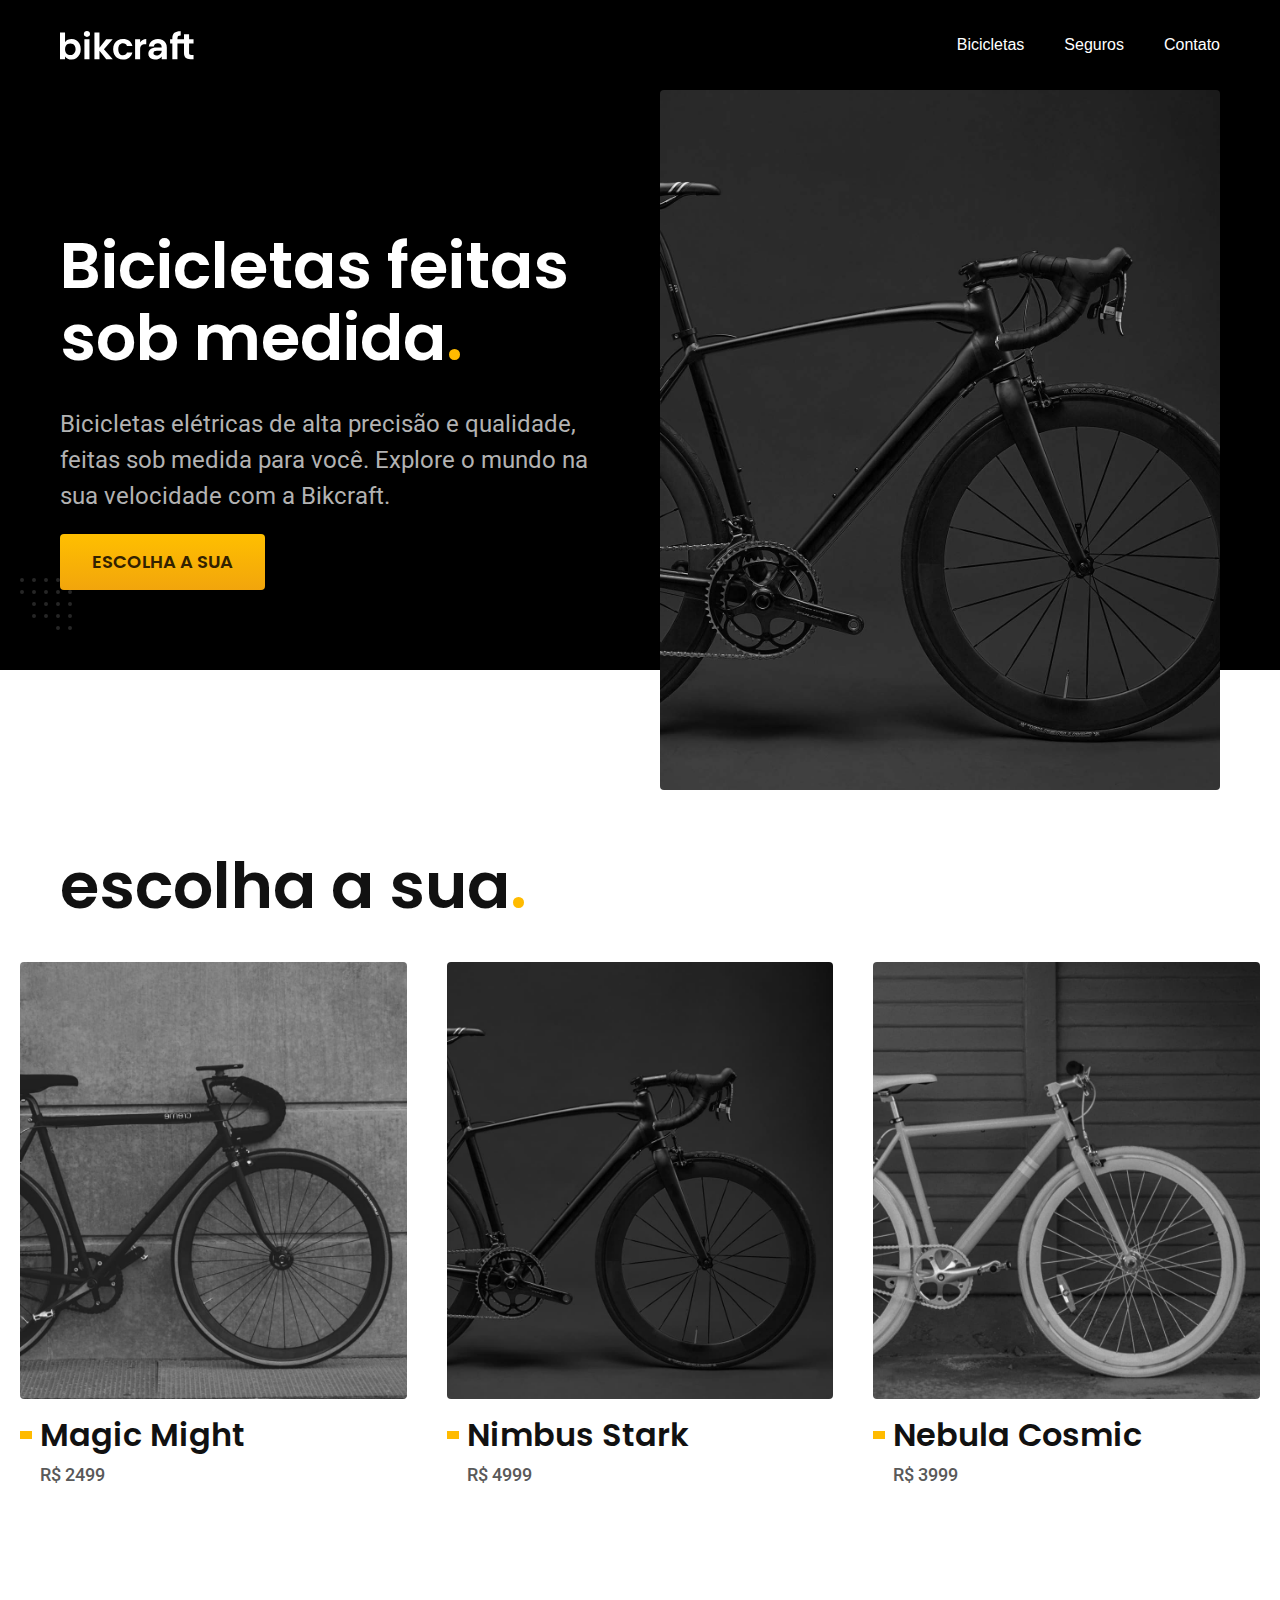
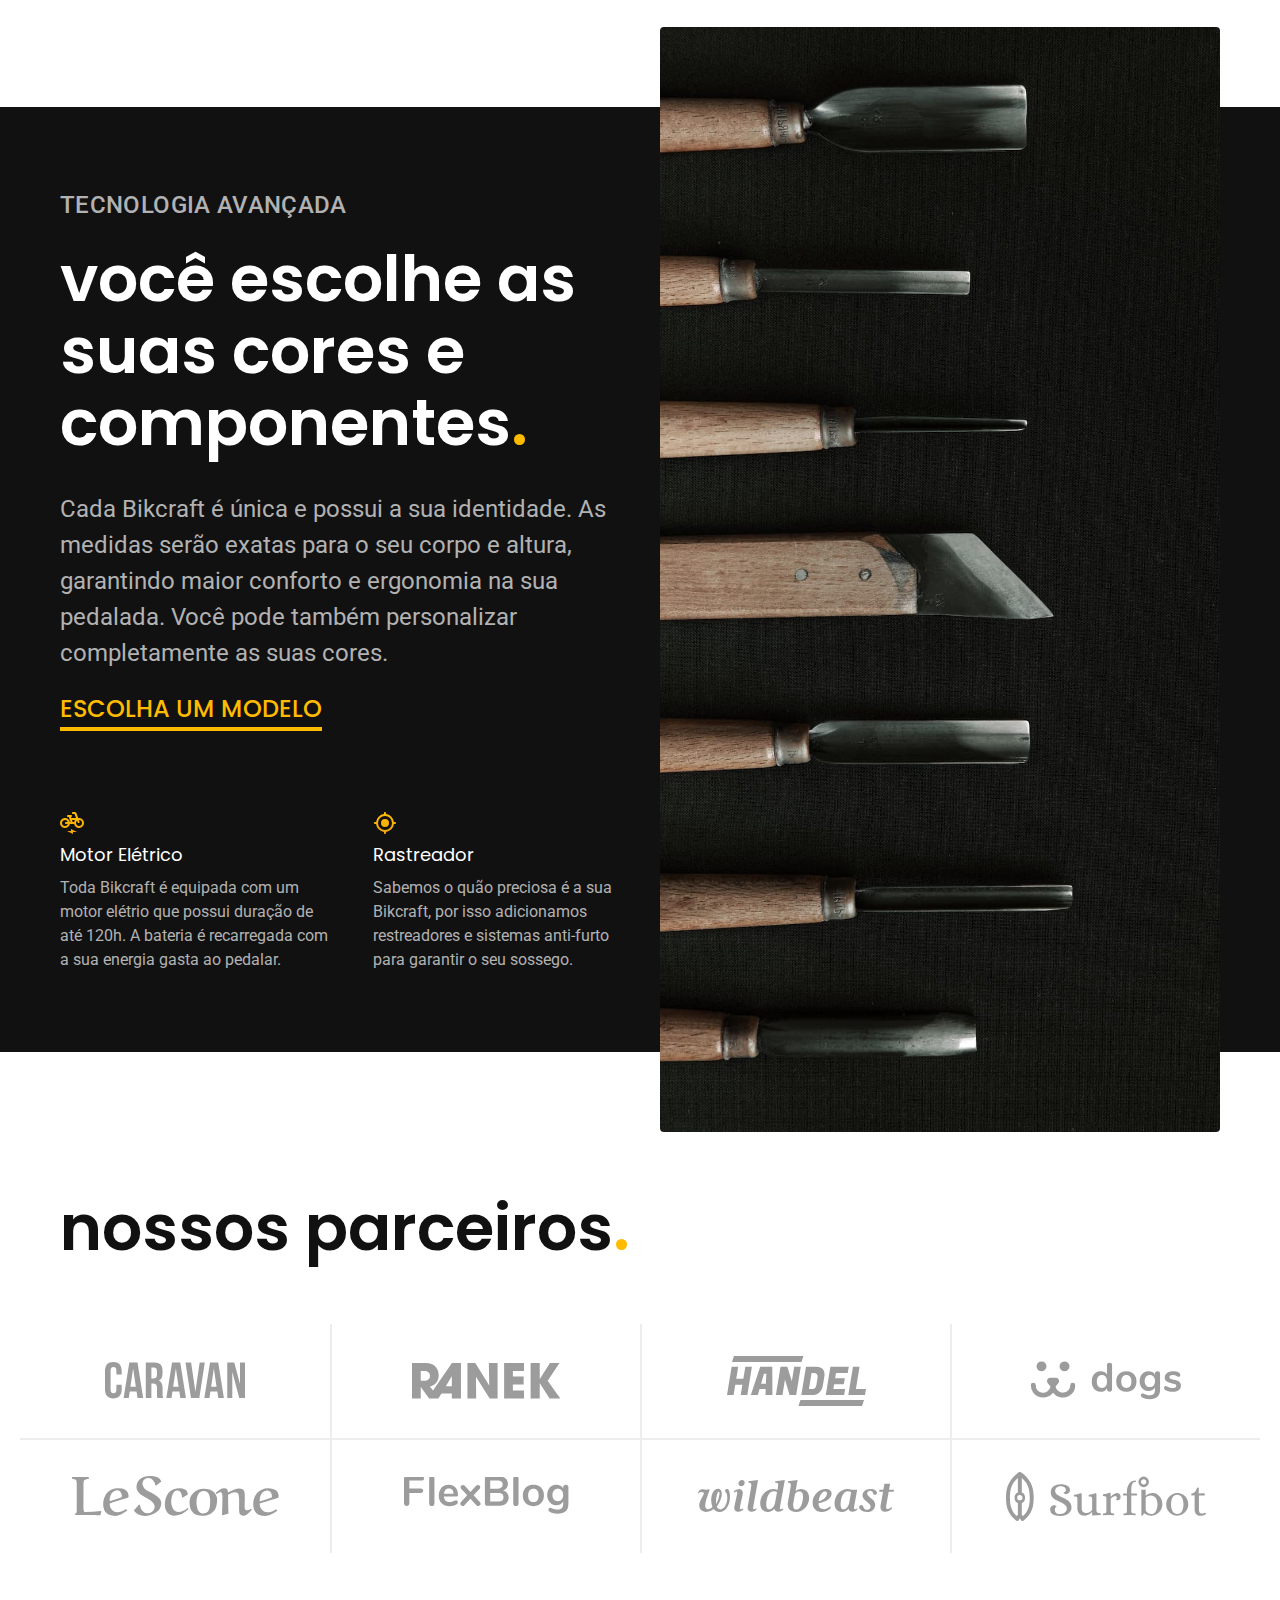
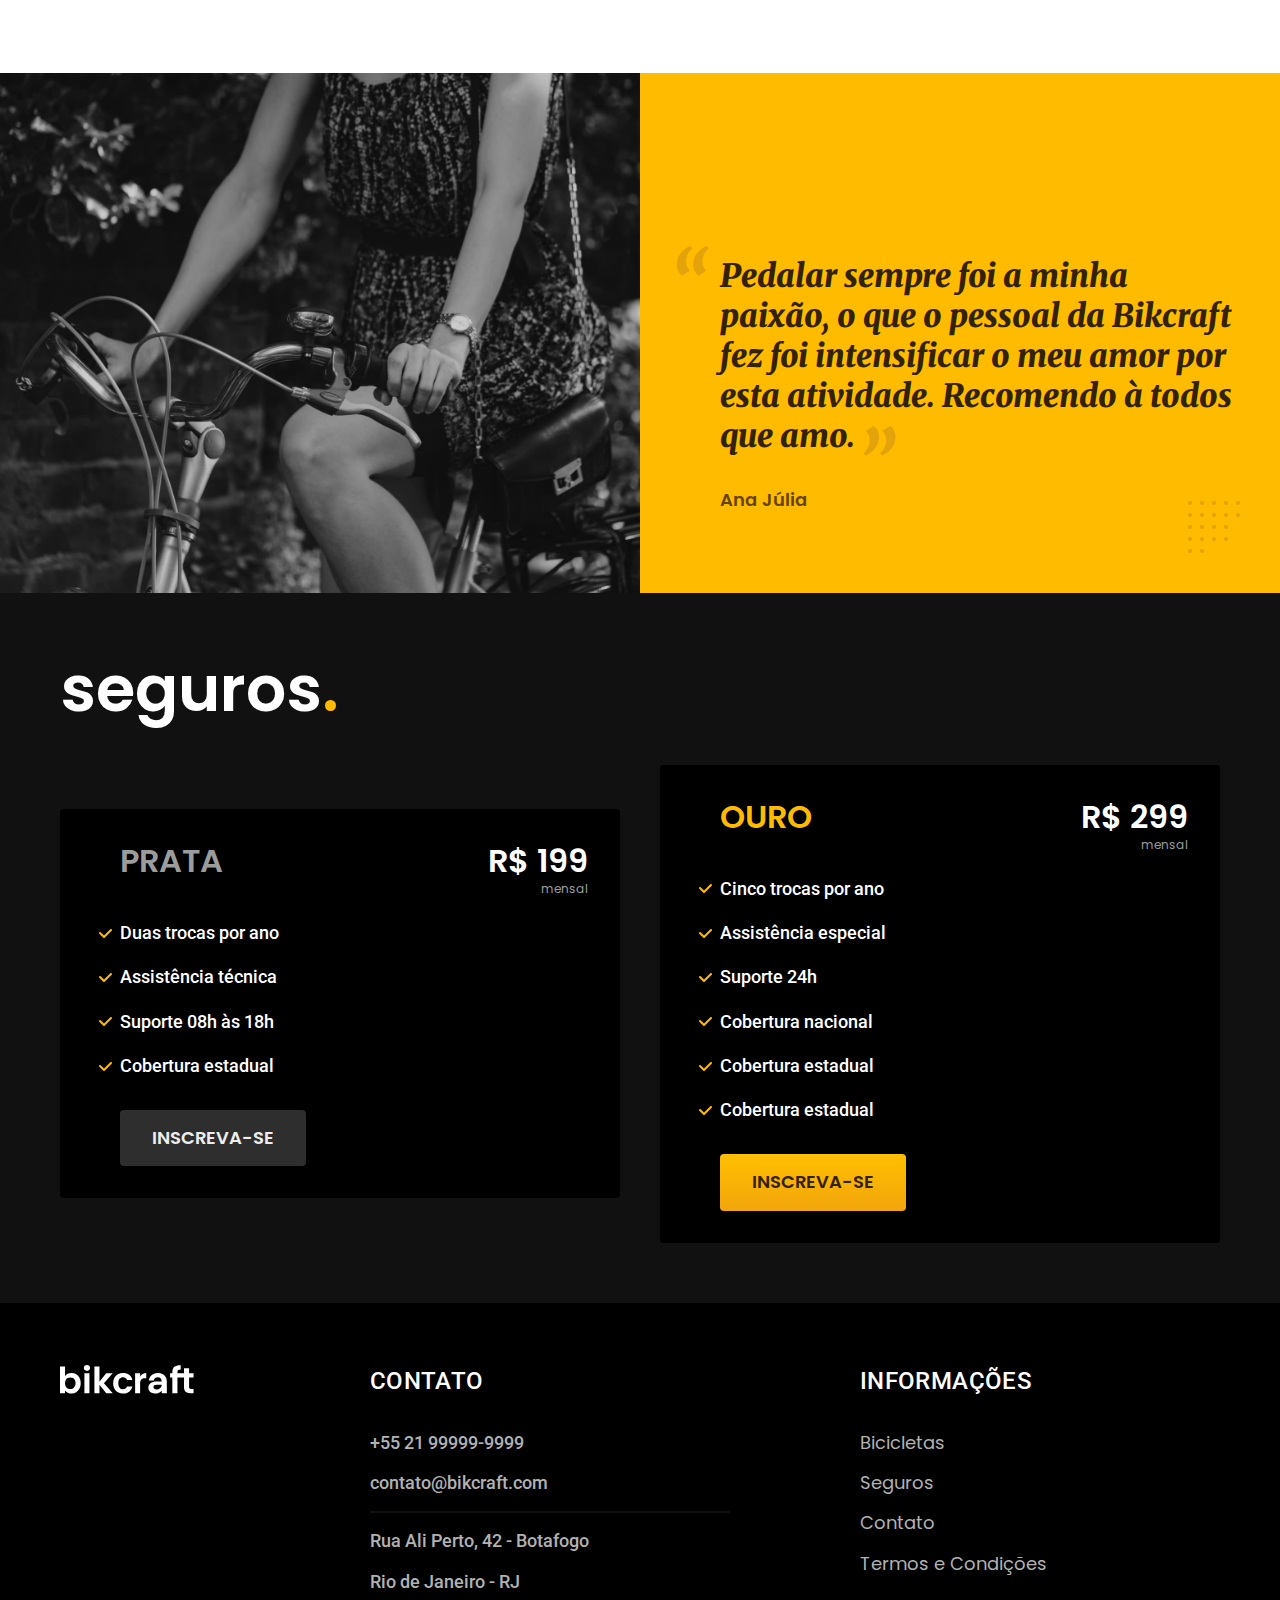
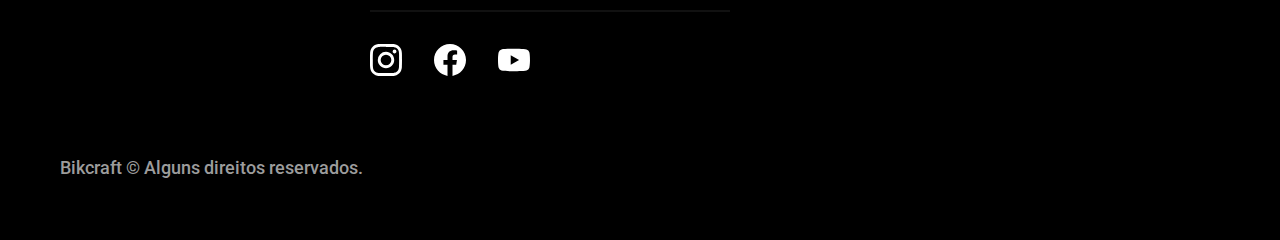
==== index.html @ cce04218 "Melhorias no menu com JavaScript" ====
<!DOCTYPE html>
<html lang="pt-br">

<head>
  <meta charset="UTF-8">
  <meta http-equiv="X-UA-Compatible" content="IE=edge">
  <meta name="viewport" content="width=device-width, initial-scale=1.0">
  <title>Bikcraft - Bicicletas Elétricas</title>
  <meta name="description" content="Bicicletas elétricas de alta precisão e qualidade, feitas sob medida para você. Explore o mundo na sua velocidade com a Bikcraft.">

  <link rel="preload" href="./CSS/style.css" as="style">
  <link rel="stylesheet" href="./CSS/style.css">

  <link rel="preconnect" href="https://fonts.googleapis.com">
  <link rel="preconnect" href="https://fonts.gstatic.com" crossorigin>
  <link href="https://fonts.googleapis.com/css2?family=Merriweather:ital,wght@1,900&family=Poppins:wght@400;600&family=Roboto:wght@400;500&display=swap" rel="stylesheet">

</head>

<body>
  <header class="header-bg">
    <div class="header container">
      <a href=""><img src="./img/bikcraft.svg" width="136" height="32" alt="Bikcraft"></a>

      <nav aria-label="primaria">
        <ul class="header-menu cor-0">
          <li><a href="./bicicletas.html">Bicicletas</a></li>
          <li><a href="./seguros.html">Seguros</a></li>
          <li><a href="./contato.html">Contato</a></li>
        </ul>
      </nav>
    </div>
  </header>

  <main class="introducao-bg">
    <div class="introducao container">
      <div class="introducao-conteudo">
        <h1 class="font-1-xxl cor-0">Bicicletas feitas sob medida<span class="cor-p1">.</span></h1>
        <p class="font-2-l cor-5">Bicicletas elétricas de alta precisão e qualidade, feitas sob medida para você. Explore o mundo na sua velocidade com a Bikcraft.</p>
        <a class="botao" href="./bicicletas.html"> Escolha a sua</a>
      </div>
      <picture>
        <source media="(max-widht: 800px)" srcset="./img/bicicletas/nimbus.jpg">
        <img src="./img/fotos/introducao.jpg" width="1280" height="1600" alt="Bicicleta elétrica preta">
      </picture>

    </div>
  </main>
  <article class="bicicletas-lista">
    <h2 class="container font-1-xxl">escolha a sua<span class="cor-p1">.</span></h2>

    <ul>
      <li>
        <a href="./bicicletas/magic.html">
          <img src="./img/bicicletas/magic-home.jpg" width="920" height="1040" alt="Bicicleta preta">
          <h3 class="font-1-xl">Magic Might</h3>
          <span class="font-2-m cor-8">R$ 2499</span>
        </a>
      </li>
      <li>
        <a href="./bicicletas/nimbus.html">
          <img src="./img/bicicletas/nimbus-home.jpg" width="920" height="1040" alt="Bicicleta preta">
          <h3 class="font-1-xl">Nimbus Stark</h3>
          <span class="font-2-m cor-8">R$ 4999</span>
        </a>
      </li>
      <li>
        <a href="./bicicletas/nebula.html">
          <img src="./img/bicicletas/nebula-home.jpg" width="920" height="1040" alt="Bicicleta preta">
          <h3 class="font-1-xl">Nebula Cosmic</h3>
          <span class="font-2-m cor-8">R$ 3999</span>
        </a>
      </li>
    </ul>
  </article>
  <article class="tecnologia-bg">
    <div class="tecnologia container">
      <div class="tecnologia-conteudo">
        <span class="font-2-l-b cor-5">Tecnologia Avançada</span>
        <h2 class="font-1-xxl cor-0">você escolhe as suas cores e componentes<span class="cor-p1">.</span></h2>
        <p class="font-2-l cor-5">Cada Bikcraft é única e possui a sua identidade. As medidas serão exatas para o seu corpo e altura, garantindo maior conforto e ergonomia na sua pedalada. Você pode também personalizar completamente as suas cores.</p>
        <a class="link" href="./bicicletas.html">Escolha um modelo</a>
        <div class="tecnologia-vantagens">
          <div>
            <img src="./img/icones/eletrica.svg" width="24" height="24" alt="">
            <h3 class="font-1-m cor-0">Motor Elétrico</h3>
            <p class="font-2-s cor-5">Toda Bikcraft é equipada com um motor elétrio que possui duração de até 120h. A bateria é recarregada com a sua energia gasta ao pedalar.</p>
          </div>
          <div>
            <img src="./img/icones/rastreador.svg" width="24" height="24" alt="">
            <h3 class="font-1-m cor-0">Rastreador</h3>
            <p class="font-2-s cor-5">Sabemos o quão preciosa é a sua Bikcraft, por isso adicionamos restreadores e sistemas anti-furto para garantir o seu sossego.</p>
          </div>
        </div>
      </div>
      <div class="tecnologia-imagem">
        <img src="./img/fotos/tecnologia.jpg" width="1200" height="1920" alt="">
      </div>
    </div>
  </article>

  <section class="parceiros" aria-label="Nossos Parceiros">
    <h2 class="container font-1-xxl">nossos parceiros<span class="cor-p1">.</span></h2>

    <ul>
      <li> <img src="./img/parceiros/caravan.svg" width="140" height="38" alt="Caravan"></li>
      <li> <img src="./img/parceiros/ranek.svg" width="149" height="36" alt="ranek"></li>
      <li> <img src="./img/parceiros/handel.svg" width="139" height="50" alt="handel"></li>
      <li> <img src="./img/parceiros/dogs.svg" width="152" height="39" alt="dogs"></li>
      <li> <img src="./img/parceiros/lescone.svg" width="208" height="41" alt="lescone"></li>
      <li> <img src="./img/parceiros/flexblog.svg" width="165" height="38" alt="flexblog"></li>
      <li> <img src="./img/parceiros/wildbeast.svg" width="196" height="34" alt="wildbeast"></li>
      <li> <img src="./img/parceiros/surfbot.svg" width="200" height="49" alt="surfbot"></li>
    </ul>
  </section>

  <section class="depoimento" aria-label="Depoimento">
    <img src="./img/fotos/depoimento.jpg" width="1560" height="1360" alt="Pessoa pedalando uma bicicleta Bikcraft">
    <div class="depoimento-conteudo">
      <blockquote class="font-1-xl cor-p5">
        <p>Pedalar sempre foi a minha paixão, o que o pessoal da Bikcraft fez foi intensificar o meu amor por esta atividade. Recomendo à todos que amo.</p>
      </blockquote>
      <span class="font-1-m-b cor-p4">Ana Júlia</span>
    </div>
  </section>

  <article class="seguros-bg">
    <div class="seguros container">
      <h2 class="font-1-xxl cor-0">seguros<span class="cor-p1">.</span></h2>
      <div class="seguros-item">
        <h3 class="font-1-xl cor-6">PRATA</h3>
        <span class="font-1-xl cor-0">R$ 199 <span class="font-1-xs cor-6">mensal</span></span>
        <ul class="font-2-m cor-0">
          <li>Duas trocas por ano</li>
          <li>Assistência técnica</li>
          <li>Suporte 08h às 18h</li>
          <li>Cobertura estadual</li>
        </ul>
        <a class="botao secundario" href="./orcamento.html">Inscreva-se</a>
      </div>
      <div class="seguros-item">
        <h3 class="font-1-xl cor-p1">OURO</h3>
        <span class="font-1-xl cor-0">R$ 299 <span class="font-1-xs cor-6">mensal</span></span>
        <ul class="font-2-m cor-0">
          <li>Cinco trocas por ano</li>
          <li>Assistência especial</li>
          <li>Suporte 24h</li>
          <li>Cobertura nacional</li>
          <li>Cobertura estadual</li>
          <li>Cobertura estadual</li>
        </ul>
        <a class="botao" href="./orcamento.html">Inscreva-se</a>
      </div>
    </div>
  </article>
  <footer class="footer-bg">
    <div class="footer container">
      <img src="./img/bikcraft.svg" width="136" height="32" alt="Bikcraft">
      <div class="footer-contato">
        <h3 class="font-2-l-b cor-0">Contato</h3>
        <ul class="font-2-m cor-5">
          <li><a href="tel:+552199999999">+55 21 99999-9999</a></li>
          <li><a href="mailto:contato@bikcraft.com">contato@bikcraft.com</a></li>
          <li>Rua Ali Perto, 42 - Botafogo</li>
          <li>Rio de Janeiro - RJ</li>
        </ul>
        <div class="footer-redes">
          <a href="./">
            <img src="./img/redes/instagram.svg" width="32" height="32" alt="Instagram">
          </a>
          <a href="./">
            <img src="./img/redes/facebook.svg" width="32" height="32" alt="Facebook">
          </a>
          <a href="./">
            <img src="./img/redes/youtube.svg" width="32" height="32" alt="Youtube">
          </a>
        </div>
      </div>
      <div class="footer-informacoes">
        <h3 class="font-2-l-b cor-0">Informações</h3>
        <nav>
          <ul class="font-1-m cor-5">
            <li><a href="./bicicletas.html">Bicicletas</a></li>
            <li><a href="./seguros.html">Seguros</a></li>
            <li><a href="./contato.html">Contato</a></li>
            <li><a href="./termos.html">Termos e Condições</a></li>
          </ul>
        </nav>
      </div>
      <p class="footer-copy font-2-m cor-6">Bikcraft © Alguns direitos reservados.</p>
    </div>
  </footer>
  <script src="./js/script.js"></script>
</body>

</html>
---- CSS/style.css ----
@import "./global/global.css";
@import "./utilidades/tipografia.css";
@import "./utilidades/cores.css";

@import "./global/header.css";
@import "./global/footer.css";

/* Utilidades */
@import "./utilidades/componentes.css";
@import "./utilidades/formulario.css";

/* Home */
@import "./home/introducao.css";
@import "./home/tecnologia.css";
@import "./home/parceiros.css";
@import "./home/depoimento.css";

/* Bicicletas */
@import "./bicicletas/bicicletas-lista.css";
@import "./bicicletas/bicicletas.css";


/* Bicicleta */
@import "./bicicleta/bicicleta.css";
@import "./bicicleta/seguro.css";

/* Seguros */
@import "./seguros/seguros.css";
@import "./seguros/vantagens.css";
@import "./seguros/perguntas.css";

/* Contato */
@import "./contato/contato.css";
@import "./contato/lojas.css";

/* Orçamento */
@import "./orcamento/orcamento.css";

/* Termos */
@import "./termos/termos.css";
---- CSS/style.css ----
@import "./global/global.css";
@import "./utilidades/tipografia.css";
@import "./utilidades/cores.css";

@import "./global/header.css";
@import "./global/footer.css";

/* Utilidades */
@import "./utilidades/componentes.css";
@import "./utilidades/formulario.css";

/* Home */
@import "./home/introducao.css";
@import "./home/tecnologia.css";
@import "./home/parceiros.css";
@import "./home/depoimento.css";

/* Bicicletas */
@import "./bicicletas/bicicletas-lista.css";
@import "./bicicletas/bicicletas.css";


/* Bicicleta */
@import "./bicicleta/bicicleta.css";
@import "./bicicleta/seguro.css";

/* Seguros */
@import "./seguros/seguros.css";
@import "./seguros/vantagens.css";
@import "./seguros/perguntas.css";

/* Contato */
@import "./contato/contato.css";
@import "./contato/lojas.css";

/* Orçamento */
@import "./orcamento/orcamento.css";

/* Termos */
@import "./termos/termos.css";
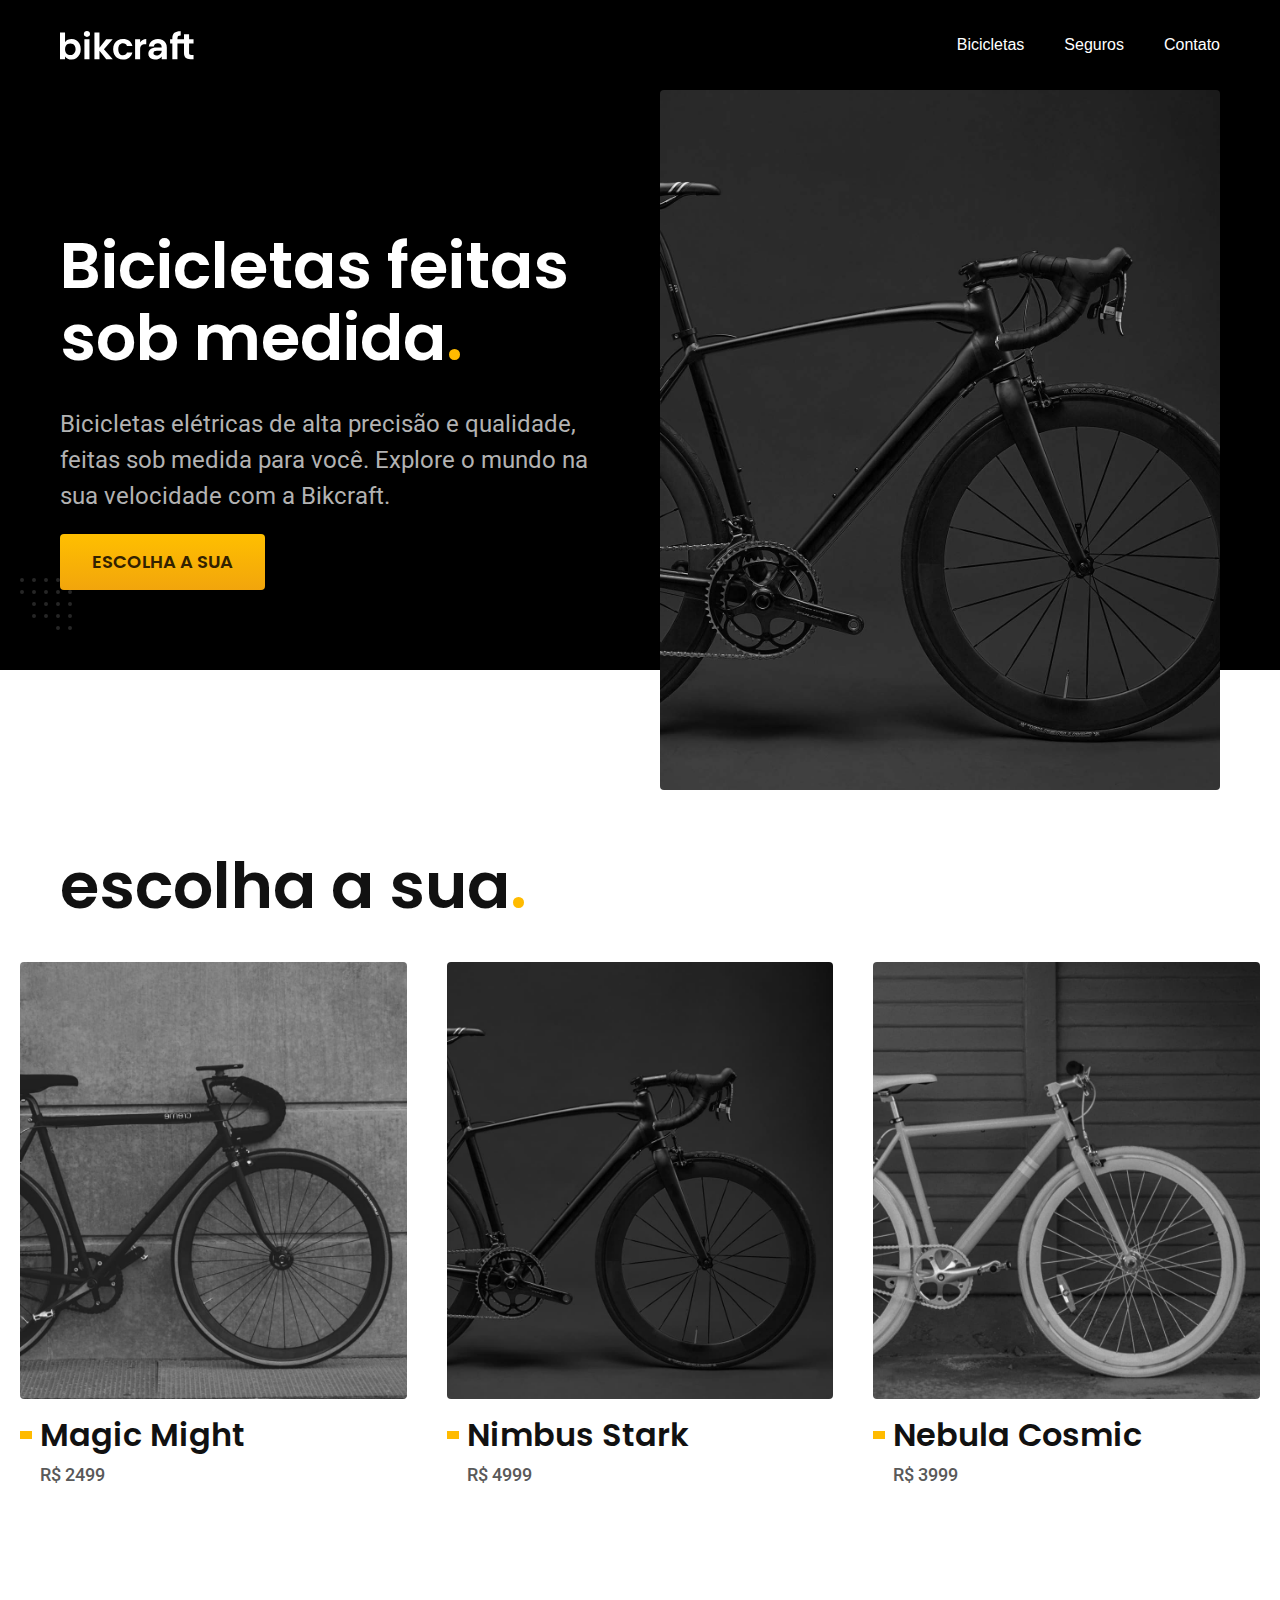
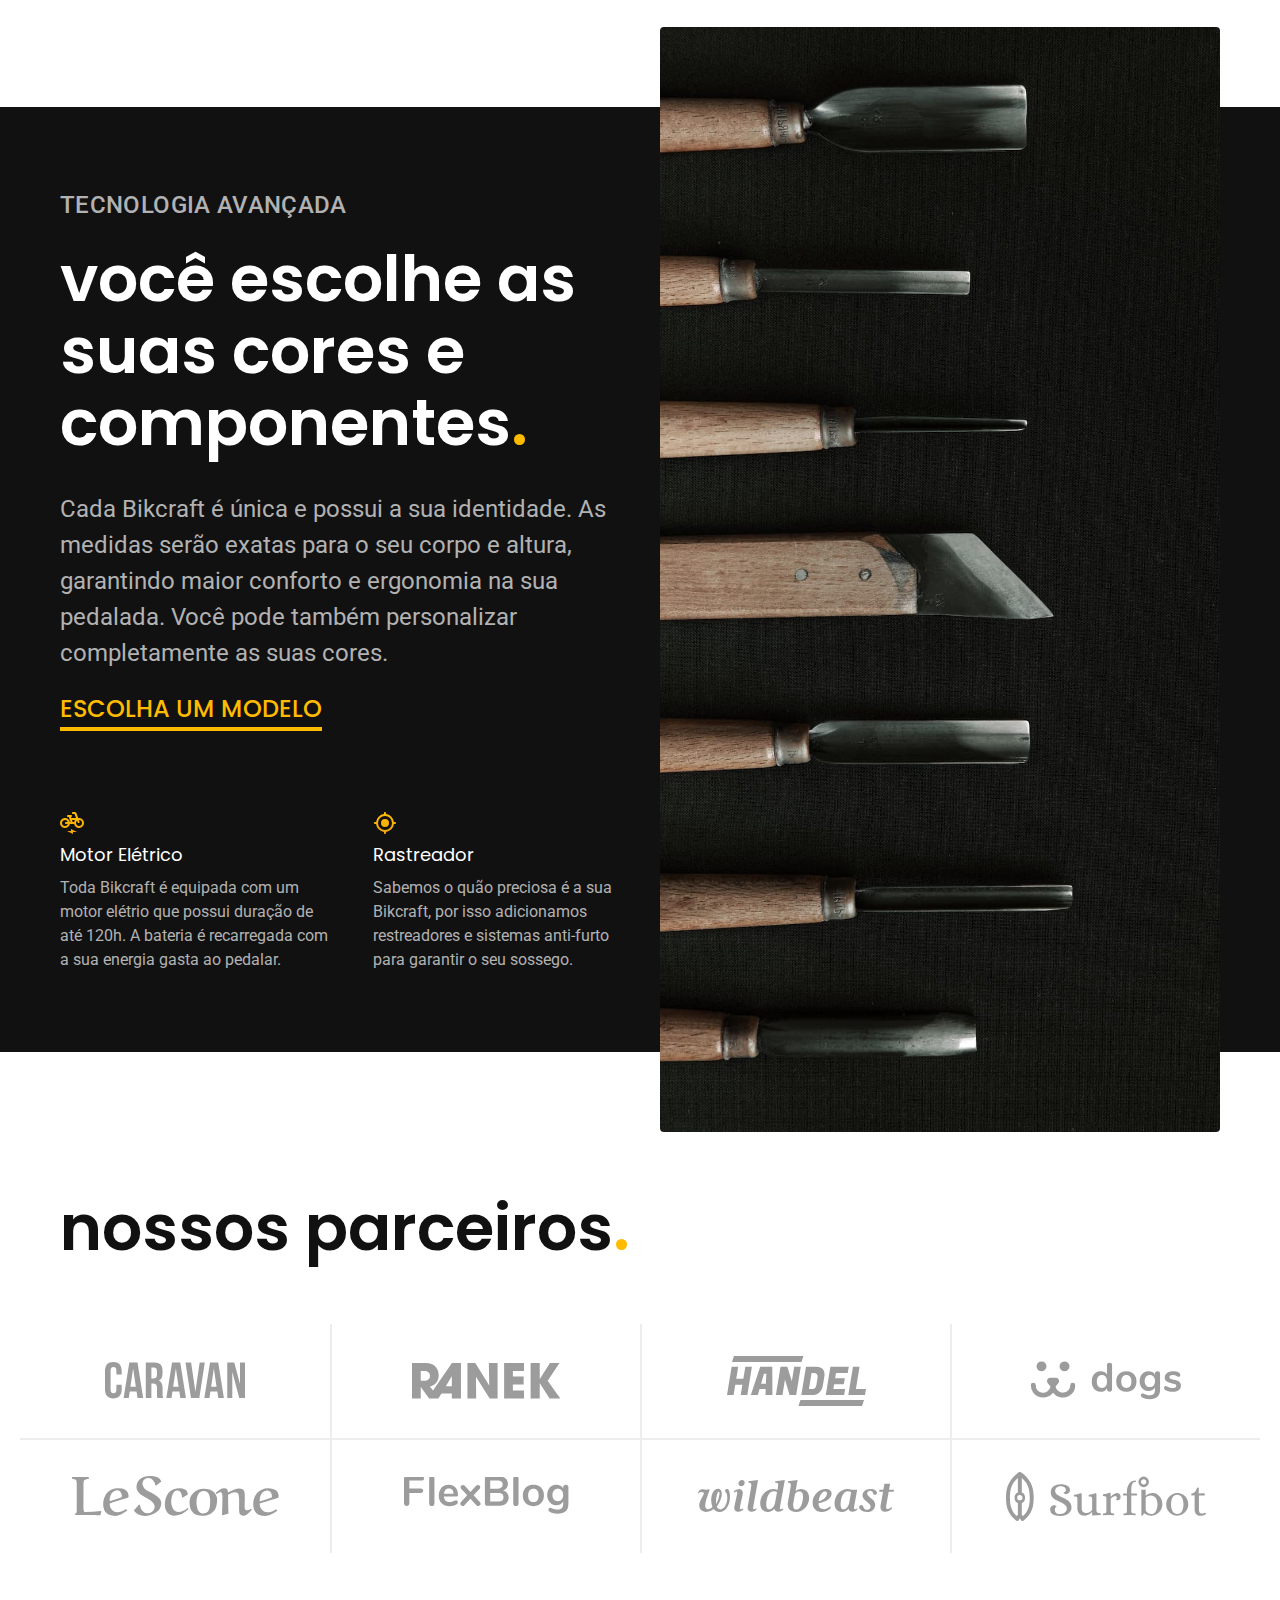
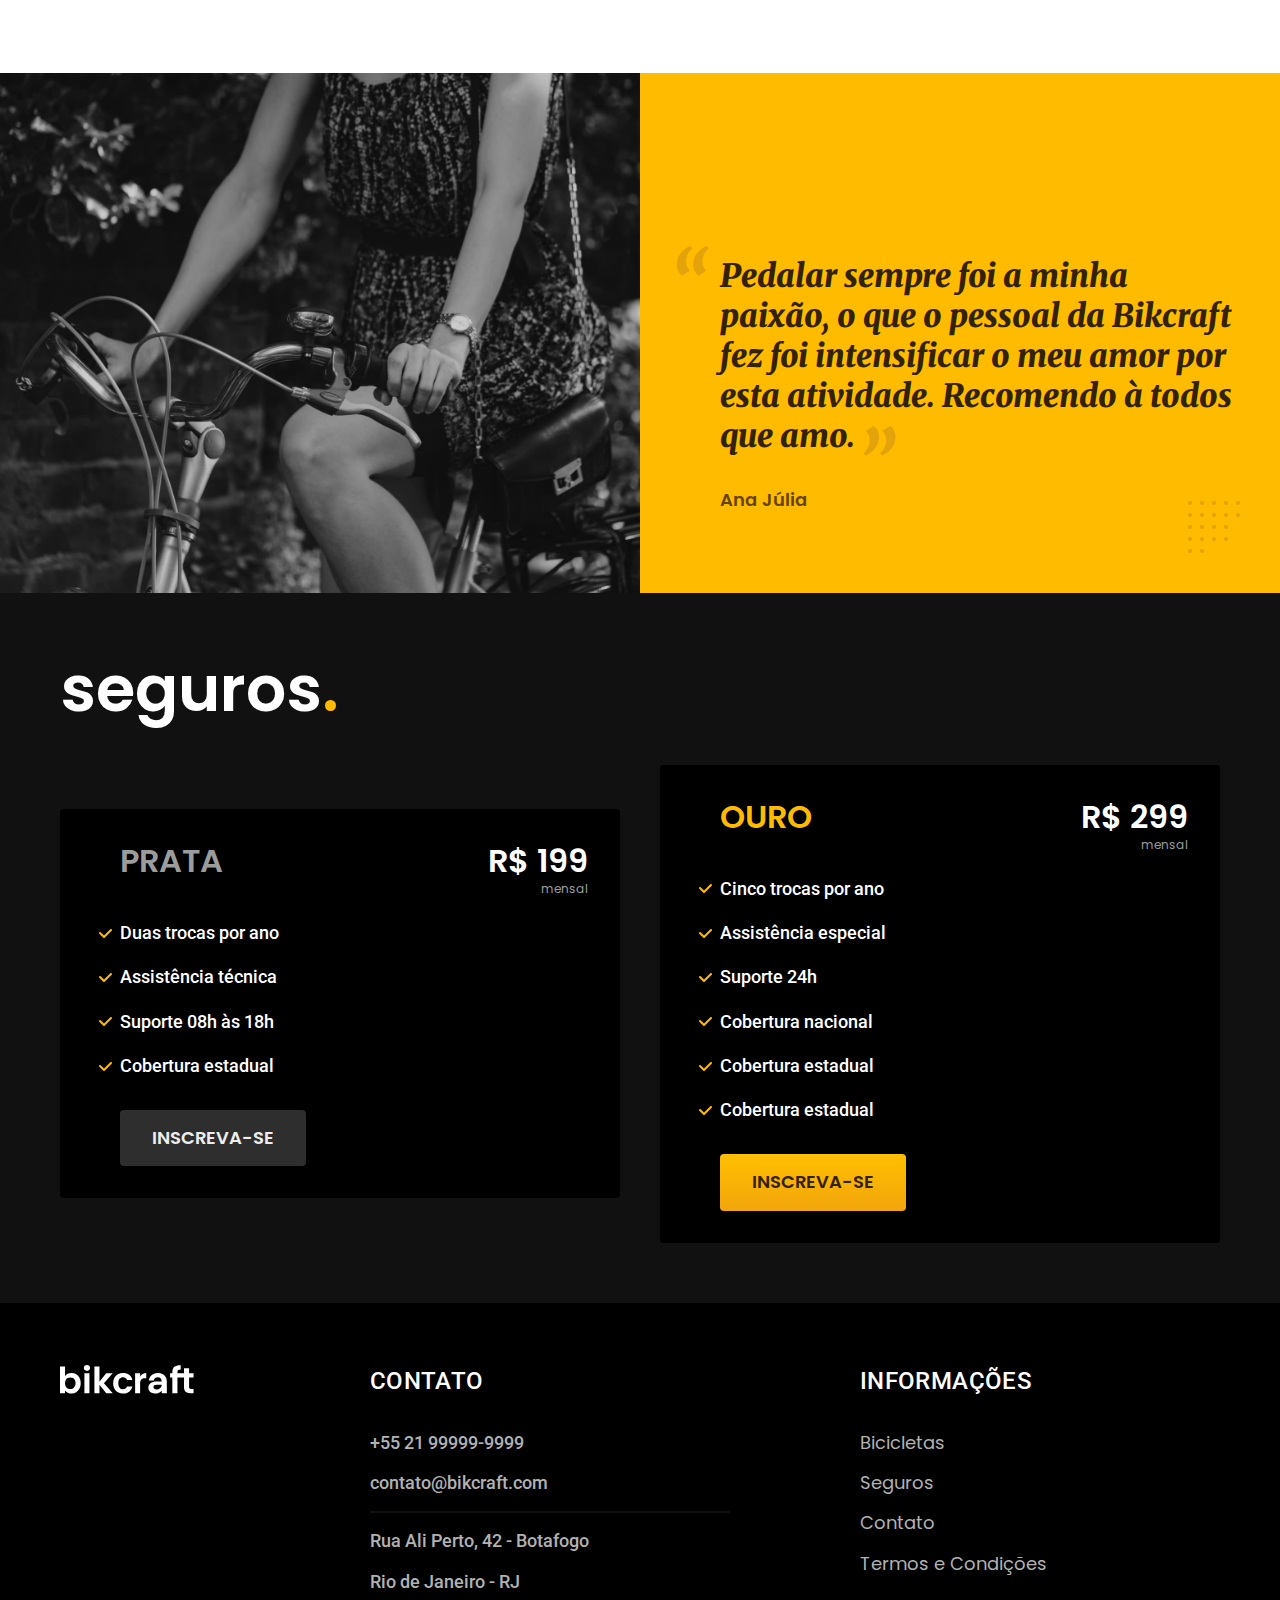
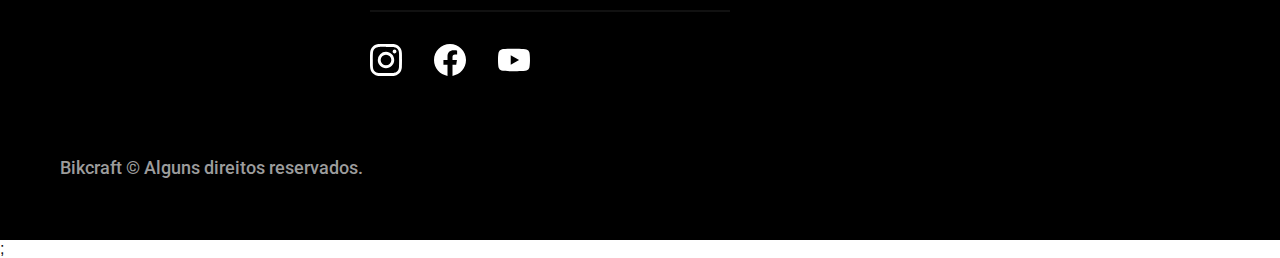
==== commit cad17ffc: "Animação da página inicial com JavaScript." ====
--- a/index.html
+++ b/index.html
@@ -35,11 +35,11 @@
   <main class="introducao-bg">
     <div class="introducao container">
       <div class="introducao-conteudo">
-        <h1 class="font-1-xxl cor-0">Bicicletas feitas sob medida<span class="cor-p1">.</span></h1>
-        <p class="font-2-l cor-5">Bicicletas elétricas de alta precisão e qualidade, feitas sob medida para você. Explore o mundo na sua velocidade com a Bikcraft.</p>
-        <a class="botao" href="./bicicletas.html"> Escolha a sua</a>
+        <h1 class="font-1-xxl cor-0 fadeInDown" data-anime="200">Bicicletas feitas sob medida<span class="cor-p1">.</span></h1>
+        <p class="font-2-l cor-5 fadeInDown" data-anime="400">Bicicletas elétricas de alta precisão e qualidade, feitas sob medida para você. Explore o mundo na sua velocidade com a Bikcraft.</p>
+        <a class="botao fadeInDown" data-anime="600" href="./bicicletas.html"> Escolha a sua</a>
       </div>
-      <picture>
+      <picture data-anime="800" class="fadeInDown">
         <source media="(max-widht: 800px)" srcset="./img/bicicletas/nimbus.jpg">
         <img src="./img/fotos/introducao.jpg" width="1280" height="1600" alt="Bicicleta elétrica preta">
       </picture>
@@ -190,6 +190,7 @@
       <p class="footer-copy font-2-m cor-6">Bikcraft © Alguns direitos reservados.</p>
     </div>
   </footer>
+  <script src="./js/plugins/simple-anime.js"></script>;
   <script src="./js/script.js"></script>
 </body>
 
--- a/CSS/style.css
+++ b/CSS/style.css
@@ -1,6 +1,7 @@
 @import "./global/global.css";
 @import "./utilidades/tipografia.css";
 @import "./utilidades/cores.css";
+@import "./utilidades/animacao.css";
 
 @import "./global/header.css";
 @import "./global/footer.css";
--- a/CSS/style.css
+++ b/CSS/style.css
@@ -1,6 +1,7 @@
 @import "./global/global.css";
 @import "./utilidades/tipografia.css";
 @import "./utilidades/cores.css";
+@import "./utilidades/animacao.css";
 
 @import "./global/header.css";
 @import "./global/footer.css";
